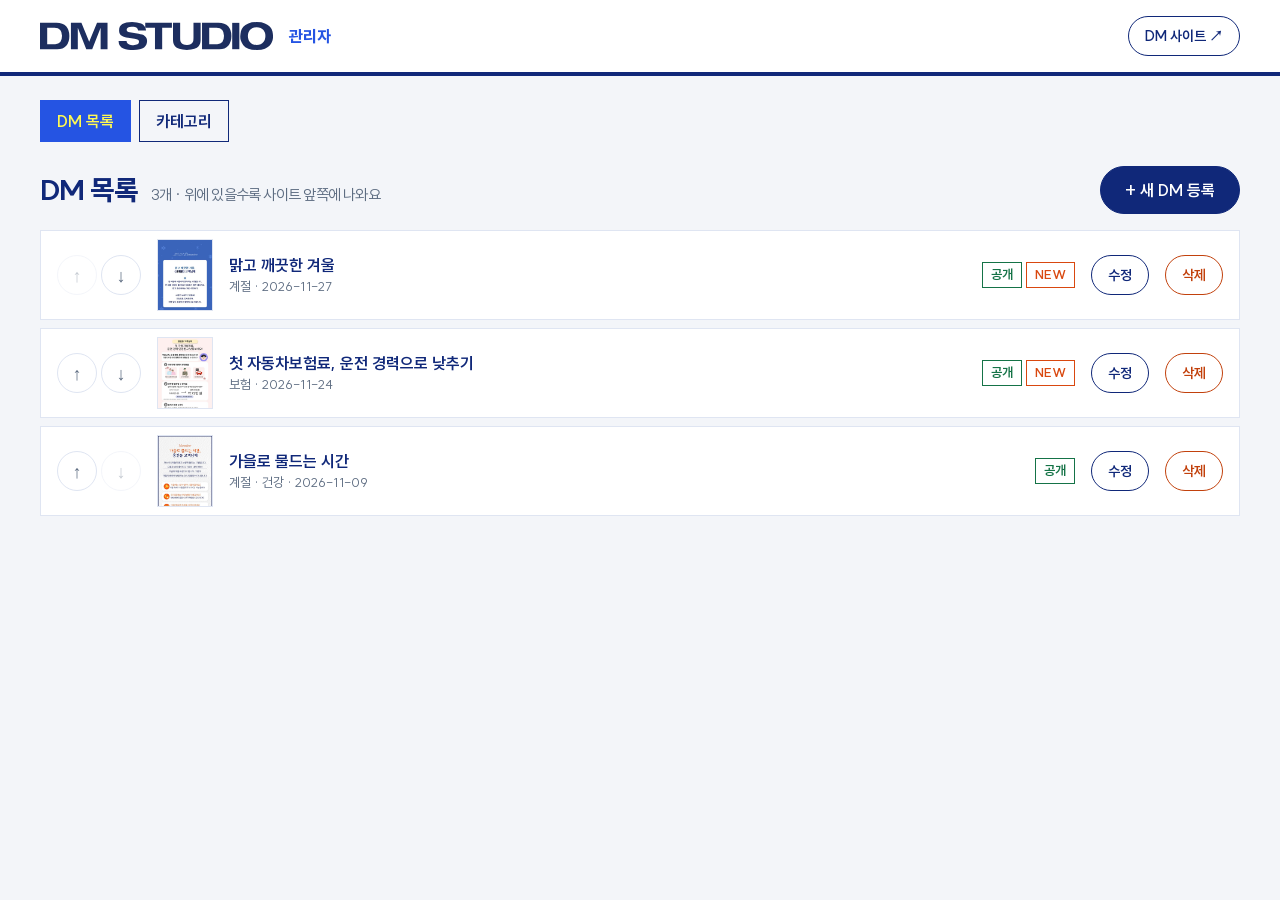
==== admin/index.html @ 560e0b99 "관리자: 글자 위치 조정 단위 1px (Shift+↑↓ 10px), 크기 0.5 Co-Authored-By: Claude Opus 5.5 <noreply@anthropic.com>" ====
<!DOCTYPE html>
<html lang="ko">
<head>
<meta charset="utf-8">
<meta name="viewport" content="width=device-width, initial-scale=1">
<meta name="robots" content="noindex, nofollow">
<!-- 사이트 맨 위 폴더를 기준으로 주소를 읽습니다. 그래서 사용자 화면과 같은 CSS·JS·템플릿 파일을 그대로 씁니다. -->
<base href="../">
<title>DM STUDIO 관리자</title>
<link rel="stylesheet" href="assets/css/tokens.css?v=20261127d">
<link rel="stylesheet" href="assets/css/base.css?v=20261127d">
<link rel="stylesheet" href="assets/css/components.css?v=20261127d">
<link rel="stylesheet" href="assets/css/cis-theme.css?v=20261127d">
<link rel="stylesheet" href="admin/admin.css?v=20261127d">
<script type="module" src="admin/js/main.js?v=20261127d"></script>
</head>
<body class="admin">
<header class="admin-header">
  <div class="admin-header__inner">
    <a class="admin-header__home" href="admin/#/" aria-label="관리자 첫 화면(DM 목록)으로"><img src="assets/images/DM-logo.svg" alt="DM STUDIO" height="28"></a>
    <span class="admin-header__label">관리자</span>
    <!-- 설계사가 쓰는 실제 DM 사이트 주소. 사이트 주소가 바뀌면 이 줄만 고치세요 -->
    <a class="btn btn--sm" href="https://incar-marketing.github.io/incar-dm/" target="_blank" rel="noopener">DM 사이트 ↗</a>
  </div>
</header>
<main id="admin" class="admin-main"></main>
<div id="layer"></div>
<div id="toast" class="toast" role="status" aria-live="polite" hidden></div>
</body>
</html>
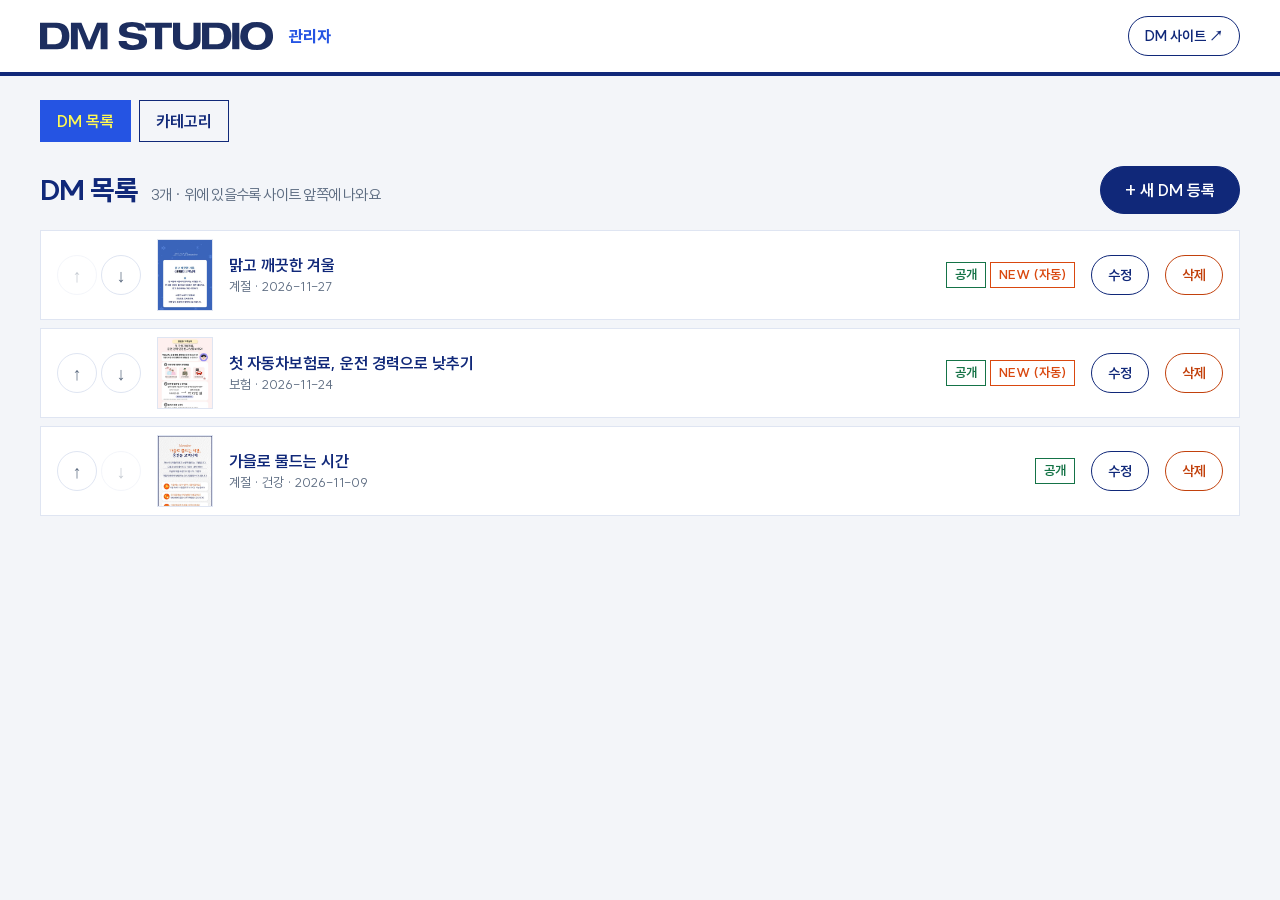
==== commit ee7c0c86: "관리자: PPT만 올렸을 때 배경 그림 안내, 배경 칸 설명 수정 Co-Authored-By: Claude Opus 5.5 <noreply@anthropic.com> Claude-" ====
--- a/admin/index.html
+++ b/admin/index.html
@@ -7,12 +7,12 @@
 <!-- 사이트 맨 위 폴더를 기준으로 주소를 읽습니다. 그래서 사용자 화면과 같은 CSS·JS·템플릿 파일을 그대로 씁니다. -->
 <base href="../">
 <title>DM STUDIO 관리자</title>
-<link rel="stylesheet" href="assets/css/tokens.css?v=20261127d">
-<link rel="stylesheet" href="assets/css/base.css?v=20261127d">
-<link rel="stylesheet" href="assets/css/components.css?v=20261127d">
-<link rel="stylesheet" href="assets/css/cis-theme.css?v=20261127d">
-<link rel="stylesheet" href="admin/admin.css?v=20261127d">
-<script type="module" src="admin/js/main.js?v=20261127d"></script>
+<link rel="stylesheet" href="assets/css/tokens.css?v=20261127e">
+<link rel="stylesheet" href="assets/css/base.css?v=20261127e">
+<link rel="stylesheet" href="assets/css/components.css?v=20261127e">
+<link rel="stylesheet" href="assets/css/cis-theme.css?v=20261127e">
+<link rel="stylesheet" href="admin/admin.css?v=20261127e">
+<script type="module" src="admin/js/main.js?v=20261127e"></script>
 </head>
 <body class="admin">
 <header class="admin-header">
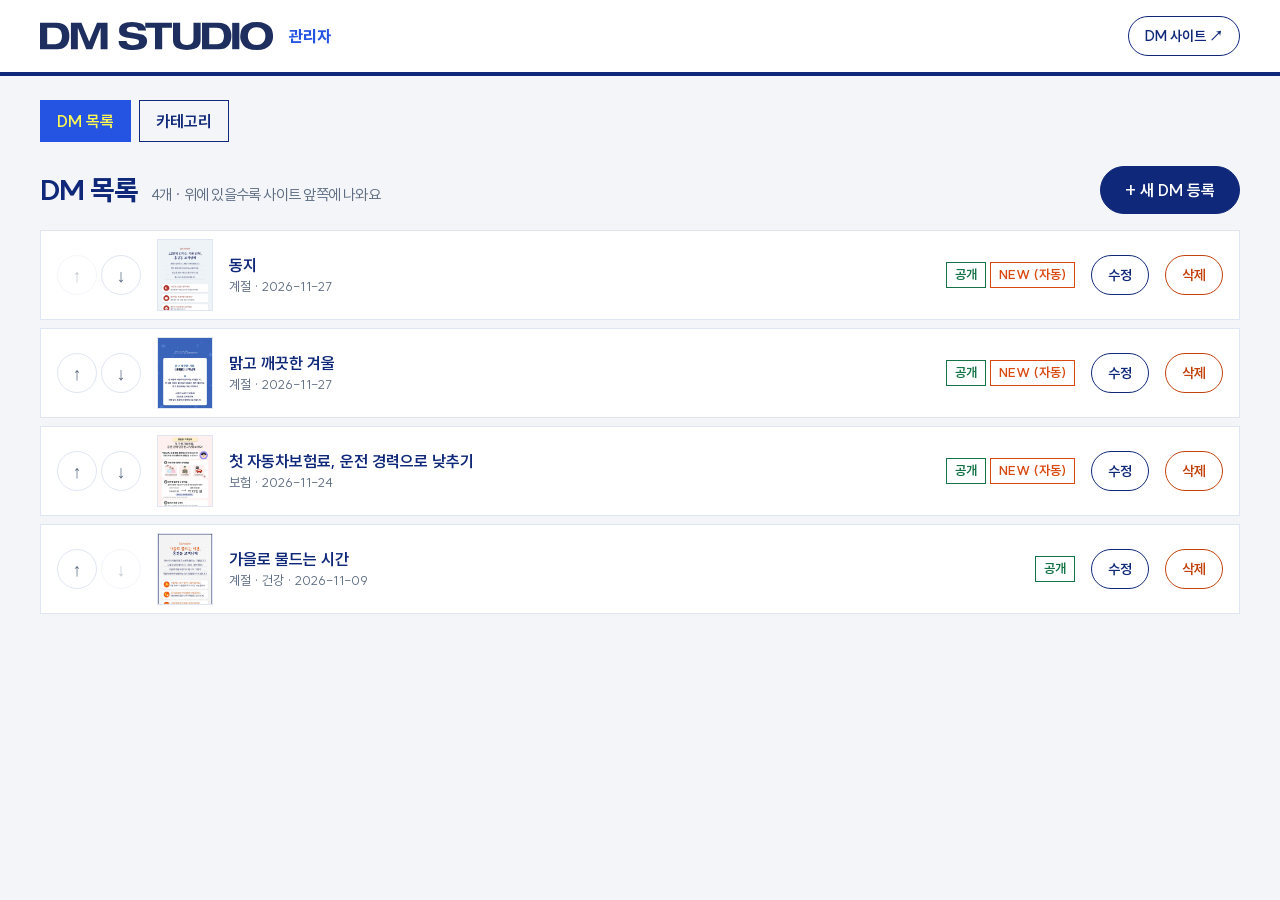
==== commit 57de4e5a: "관리자: 배경 그림 칸 설명 문구 정리 Co-Authored-By: Claude Opus 5.5 <noreply@anthropic.com> Claude-Session: https:" ====
--- a/admin/index.html
+++ b/admin/index.html
@@ -7,12 +7,12 @@
 <!-- 사이트 맨 위 폴더를 기준으로 주소를 읽습니다. 그래서 사용자 화면과 같은 CSS·JS·템플릿 파일을 그대로 씁니다. -->
 <base href="../">
 <title>DM STUDIO 관리자</title>
-<link rel="stylesheet" href="assets/css/tokens.css?v=20261127e">
-<link rel="stylesheet" href="assets/css/base.css?v=20261127e">
-<link rel="stylesheet" href="assets/css/components.css?v=20261127e">
-<link rel="stylesheet" href="assets/css/cis-theme.css?v=20261127e">
-<link rel="stylesheet" href="admin/admin.css?v=20261127e">
-<script type="module" src="admin/js/main.js?v=20261127e"></script>
+<link rel="stylesheet" href="assets/css/tokens.css?v=20261127g">
+<link rel="stylesheet" href="assets/css/base.css?v=20261127g">
+<link rel="stylesheet" href="assets/css/components.css?v=20261127g">
+<link rel="stylesheet" href="assets/css/cis-theme.css?v=20261127g">
+<link rel="stylesheet" href="admin/admin.css?v=20261127g">
+<script type="module" src="admin/js/main.js?v=20261127g"></script>
 </head>
 <body class="admin">
 <header class="admin-header">
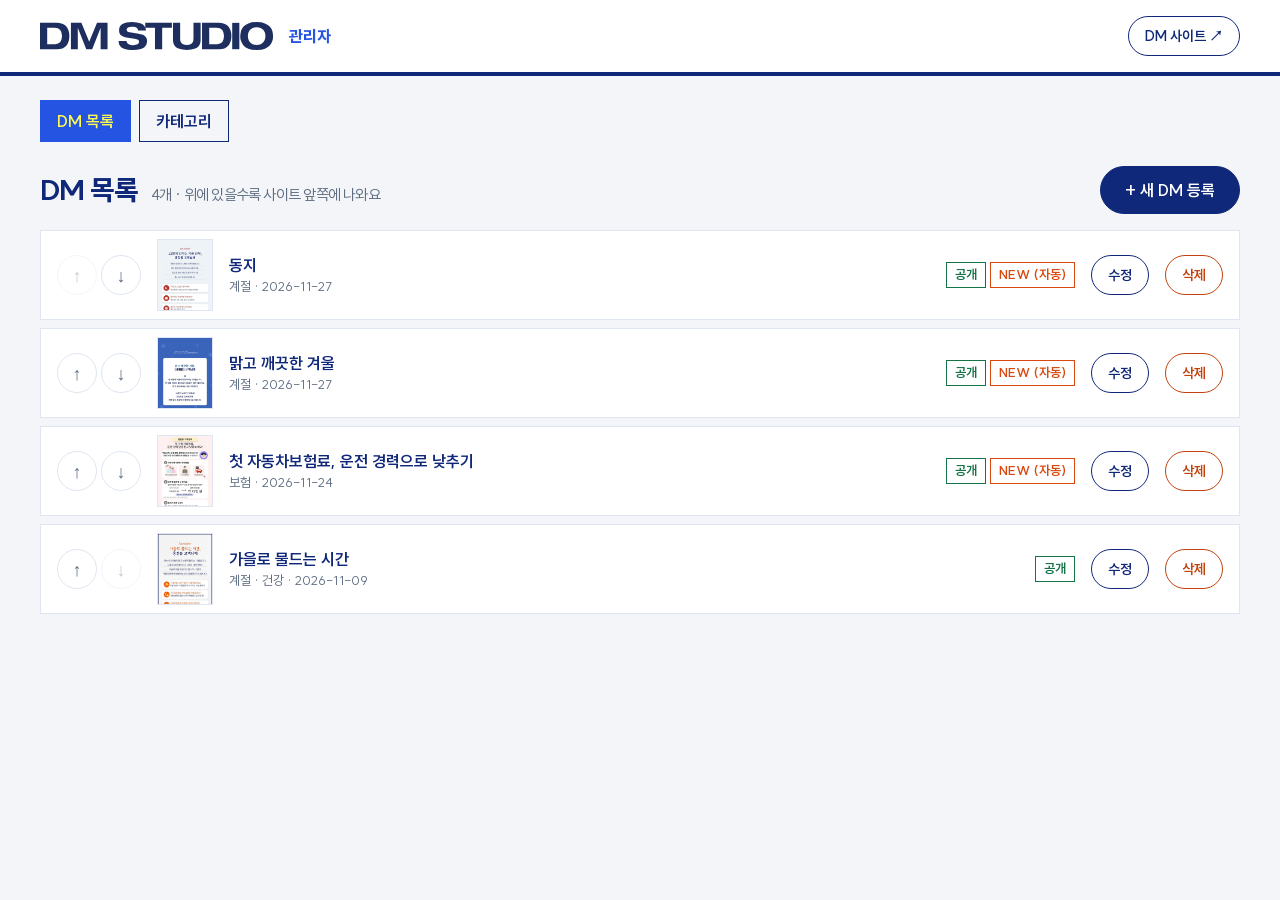
==== commit 53b12dd8: "관리자: 이름 자리 글꼴을 SUIT·아리따 부리·아리따 돋움 3개로 고정 Co-Authored-By: Claude Opus 5.5 <noreply@anthropic.com> Cla" ====
--- a/admin/index.html
+++ b/admin/index.html
@@ -7,12 +7,12 @@
 <!-- 사이트 맨 위 폴더를 기준으로 주소를 읽습니다. 그래서 사용자 화면과 같은 CSS·JS·템플릿 파일을 그대로 씁니다. -->
 <base href="../">
 <title>DM STUDIO 관리자</title>
-<link rel="stylesheet" href="assets/css/tokens.css?v=20261127g">
-<link rel="stylesheet" href="assets/css/base.css?v=20261127g">
-<link rel="stylesheet" href="assets/css/components.css?v=20261127g">
-<link rel="stylesheet" href="assets/css/cis-theme.css?v=20261127g">
-<link rel="stylesheet" href="admin/admin.css?v=20261127g">
-<script type="module" src="admin/js/main.js?v=20261127g"></script>
+<link rel="stylesheet" href="assets/css/tokens.css?v=20261127h">
+<link rel="stylesheet" href="assets/css/base.css?v=20261127h">
+<link rel="stylesheet" href="assets/css/components.css?v=20261127h">
+<link rel="stylesheet" href="assets/css/cis-theme.css?v=20261127h">
+<link rel="stylesheet" href="admin/admin.css?v=20261127h">
+<script type="module" src="admin/js/main.js?v=20261127h"></script>
 </head>
 <body class="admin">
 <header class="admin-header">
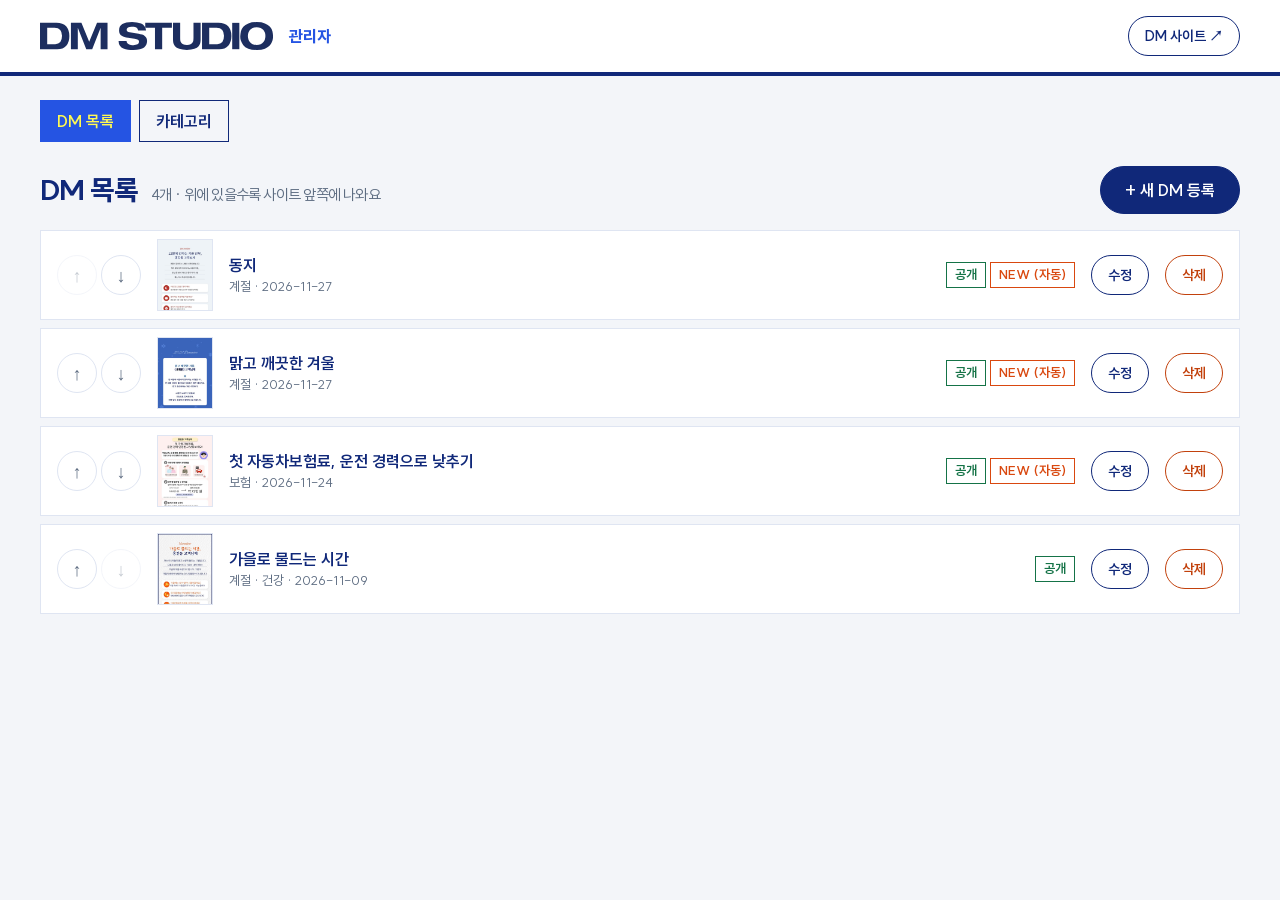
==== commit e82bf793: "글꼴 굵기 자유 선택: SUIT 9단계, 아리따 부리·돋움 각 5단계 - 굵기별 서브셋 글꼴 추가 (한글 2,350자, 쓰는 굵기만 내려받음) - DM 그리기 전용 글꼴 이름(dm" ====
--- a/admin/index.html
+++ b/admin/index.html
@@ -7,12 +7,12 @@
 <!-- 사이트 맨 위 폴더를 기준으로 주소를 읽습니다. 그래서 사용자 화면과 같은 CSS·JS·템플릿 파일을 그대로 씁니다. -->
 <base href="../">
 <title>DM STUDIO 관리자</title>
-<link rel="stylesheet" href="assets/css/tokens.css?v=20261127h">
-<link rel="stylesheet" href="assets/css/base.css?v=20261127h">
-<link rel="stylesheet" href="assets/css/components.css?v=20261127h">
-<link rel="stylesheet" href="assets/css/cis-theme.css?v=20261127h">
-<link rel="stylesheet" href="admin/admin.css?v=20261127h">
-<script type="module" src="admin/js/main.js?v=20261127h"></script>
+<link rel="stylesheet" href="assets/css/tokens.css?v=20261127i">
+<link rel="stylesheet" href="assets/css/base.css?v=20261127i">
+<link rel="stylesheet" href="assets/css/components.css?v=20261127i">
+<link rel="stylesheet" href="assets/css/cis-theme.css?v=20261127i">
+<link rel="stylesheet" href="admin/admin.css?v=20261127i">
+<script type="module" src="admin/js/main.js?v=20261127i"></script>
 </head>
 <body class="admin">
 <header class="admin-header">
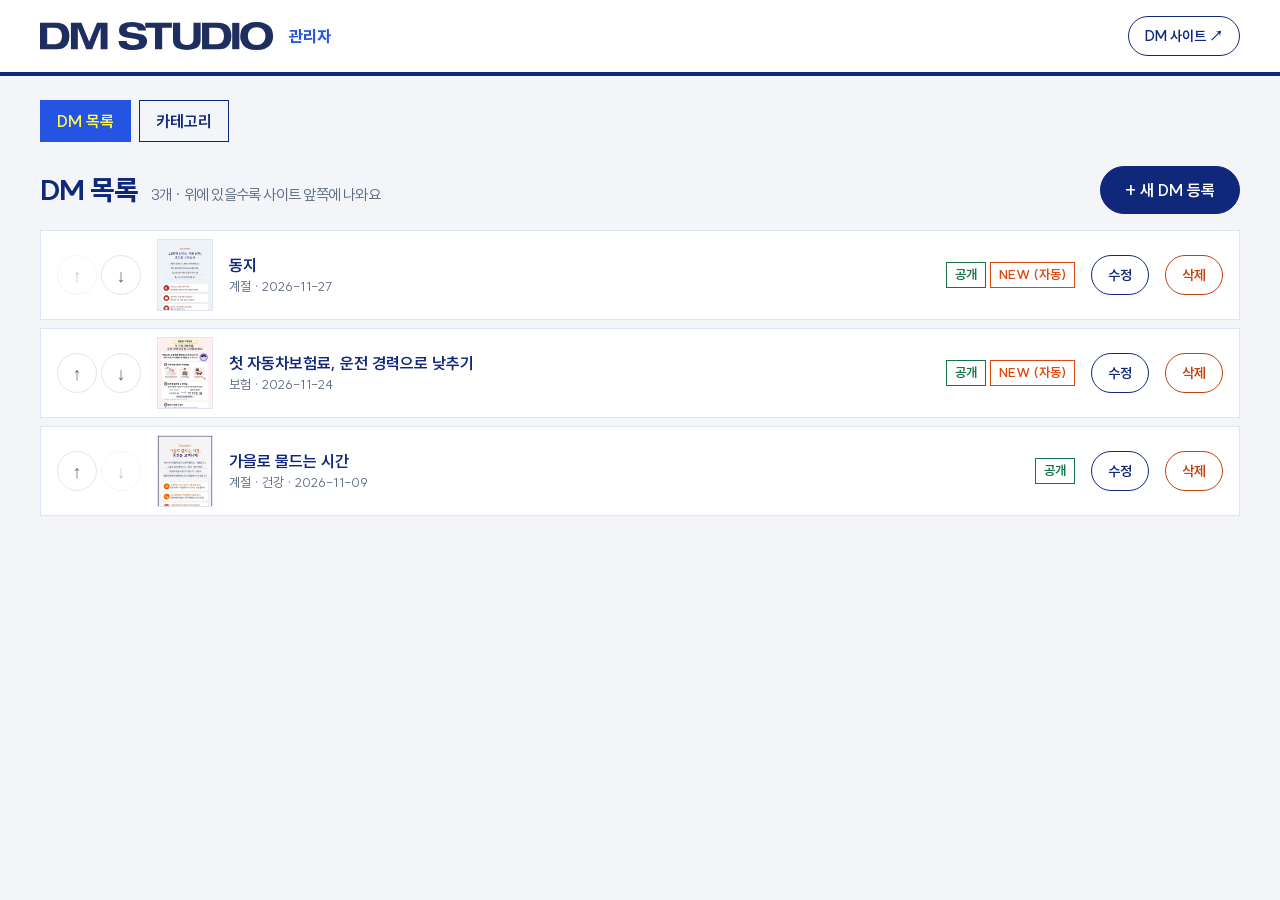
==== commit d63c44a7: "배경 그림 저장 크기 가로 1200 → 1000px (과장님 요청) Co-Authored-By: Claude Opus 5.5 <noreply@anthropic.com> Claude" ====
--- a/admin/index.html
+++ b/admin/index.html
@@ -7,12 +7,12 @@
 <!-- 사이트 맨 위 폴더를 기준으로 주소를 읽습니다. 그래서 사용자 화면과 같은 CSS·JS·템플릿 파일을 그대로 씁니다. -->
 <base href="../">
 <title>DM STUDIO 관리자</title>
-<link rel="stylesheet" href="assets/css/tokens.css?v=20261127i">
-<link rel="stylesheet" href="assets/css/base.css?v=20261127i">
-<link rel="stylesheet" href="assets/css/components.css?v=20261127i">
-<link rel="stylesheet" href="assets/css/cis-theme.css?v=20261127i">
-<link rel="stylesheet" href="admin/admin.css?v=20261127i">
-<script type="module" src="admin/js/main.js?v=20261127i"></script>
+<link rel="stylesheet" href="assets/css/tokens.css?v=20261127k">
+<link rel="stylesheet" href="assets/css/base.css?v=20261127k">
+<link rel="stylesheet" href="assets/css/components.css?v=20261127k">
+<link rel="stylesheet" href="assets/css/cis-theme.css?v=20261127k">
+<link rel="stylesheet" href="admin/admin.css?v=20261127k">
+<script type="module" src="admin/js/main.js?v=20261127k"></script>
 </head>
 <body class="admin">
 <header class="admin-header">
